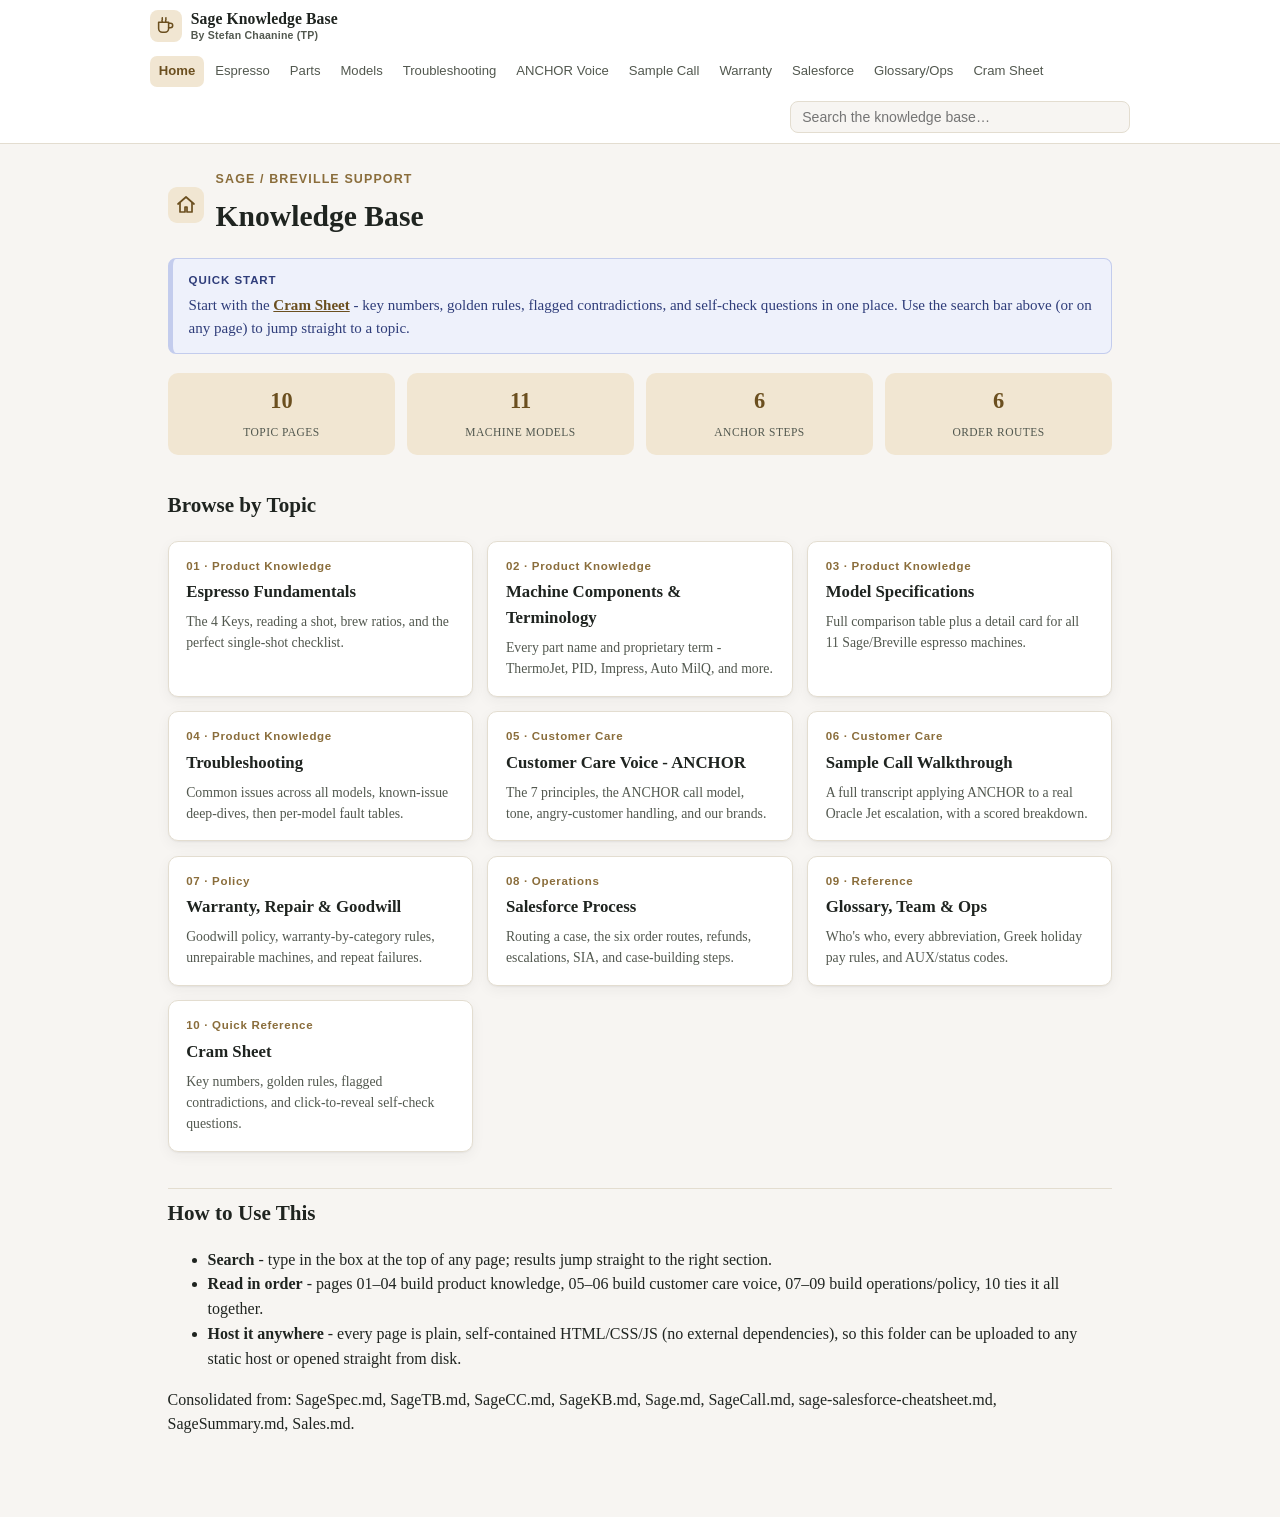
==== index.html @ 21abf9a1 "Add files via upload" ====
<!doctype html>
<html lang="en">
<head>
<meta charset="utf-8">
<meta name="viewport" content="width=device-width, initial-scale=1">
<title>Sage Knowledge Base - Product &amp; Customer Care Reference</title>
<link rel="stylesheet" href="style.css">
</head>
<body>
<header class="site-header">
  <div class="site-header-inner">
    <a class="brand" href="index.html">
      <span class="brand-icon"><svg viewBox="0 0 24 24" fill="none" stroke="currentColor" stroke-width="1.7" stroke-linecap="round" stroke-linejoin="round"><path d="M4 8h11v7a4 4 0 0 1-4 4H8a4 4 0 0 1-4-4V8Z"/><path d="M15 9h2a2.5 2.5 0 0 1 0 5h-2"/><path class="steam-line" d="M8 3c-.4.8.4 1.2 0 2S7.6 6.8 8 7.6"/><path class="steam-line" style="animation-delay:.5s" d="M12 3c-.4.8.4 1.2 0 2s-.4 1.8 0 2.6"/></svg></span>
      <span class="brand-text">
        <span class="brand-title">Sage Knowledge Base</span>
        <span class="brand-sub">By Stefan Chaanine (TP)</span>
      </span>
    </a>
    <nav class="site-nav">
      <a href="index.html">Home</a>
      <a href="01-espresso-fundamentals.html">Espresso</a>
      <a href="02-machine-components.html">Parts</a>
      <a href="03-model-specs.html">Models</a>
      <a href="04-troubleshooting.html">Troubleshooting</a>
      <a href="05-customer-care-voice.html">ANCHOR Voice</a>
      <a href="06-sample-call.html">Sample Call</a>
      <a href="07-warranty-goodwill.html">Warranty</a>
      <a href="08-salesforce-process.html">Salesforce</a>
      <a href="09-glossary-team-ops.html">Glossary/Ops</a>
      <a href="10-cram-sheet.html">Cram Sheet</a>
    </nav>
    <div class="search-wrap">
      <input id="kb-search" type="text" placeholder="Search the knowledge base…" autocomplete="off">
      <div id="kb-search-results" class="search-results"></div>
    </div>
  </div>
</header>

<main>
  <div class="h1-row">
    <span class="page-icon"><svg viewBox="0 0 24 24" fill="none" stroke="currentColor" stroke-width="1.7" stroke-linecap="round" stroke-linejoin="round"><path d="M4 11 12 4l8 7"/><path d="M6 10v9h5v-5h2v5h5v-9"/></svg></span>
    <h1><span class="kicker">Sage / Breville Support</span>Knowledge Base</h1>
  </div>
  <div class="callout policy">
    <span class="callout-label">Quick start</span>
    Start with the <a href="10-cram-sheet.html"><strong>Cram Sheet</strong></a> - key numbers, golden rules, flagged contradictions, and self-check questions in one place. Use the search bar above (or on any page) to jump straight to a topic.
  </div>

  <div class="stat-row">
    <div class="stat"><span class="num">10</span><span class="label">Topic Pages</span></div>
    <div class="stat"><span class="num">11</span><span class="label">Machine Models</span></div>
    <div class="stat"><span class="num">6</span><span class="label">ANCHOR Steps</span></div>
    <div class="stat"><span class="num">6</span><span class="label">Order Routes</span></div>
  </div>

  <h2 style="border-top:none">Browse by Topic</h2>
  <div class="card-grid">
    <a class="card" href="01-espresso-fundamentals.html">
      <div class="card-num">01 · Product Knowledge</div>
      <h3>Espresso Fundamentals</h3>
      <p>The 4 Keys, reading a shot, brew ratios, and the perfect single-shot checklist.</p>
    </a>
    <a class="card" href="02-machine-components.html">
      <div class="card-num">02 · Product Knowledge</div>
      <h3>Machine Components &amp; Terminology</h3>
      <p>Every part name and proprietary term - ThermoJet, PID, Impress, Auto MilQ, and more.</p>
    </a>
    <a class="card" href="03-model-specs.html">
      <div class="card-num">03 · Product Knowledge</div>
      <h3>Model Specifications</h3>
      <p>Full comparison table plus a detail card for all 11 Sage/Breville espresso machines.</p>
    </a>
    <a class="card" href="04-troubleshooting.html">
      <div class="card-num">04 · Product Knowledge</div>
      <h3>Troubleshooting</h3>
      <p>Common issues across all models, known-issue deep-dives, then per-model fault tables.</p>
    </a>
    <a class="card" href="05-customer-care-voice.html">
      <div class="card-num">05 · Customer Care</div>
      <h3>Customer Care Voice - ANCHOR</h3>
      <p>The 7 principles, the ANCHOR call model, tone, angry-customer handling, and our brands.</p>
    </a>
    <a class="card" href="06-sample-call.html">
      <div class="card-num">06 · Customer Care</div>
      <h3>Sample Call Walkthrough</h3>
      <p>A full transcript applying ANCHOR to a real Oracle Jet escalation, with a scored breakdown.</p>
    </a>
    <a class="card" href="07-warranty-goodwill.html">
      <div class="card-num">07 · Policy</div>
      <h3>Warranty, Repair &amp; Goodwill</h3>
      <p>Goodwill policy, warranty-by-category rules, unrepairable machines, and repeat failures.</p>
    </a>
    <a class="card" href="08-salesforce-process.html">
      <div class="card-num">08 · Operations</div>
      <h3>Salesforce Process</h3>
      <p>Routing a case, the six order routes, refunds, escalations, SIA, and case-building steps.</p>
    </a>
    <a class="card" href="09-glossary-team-ops.html">
      <div class="card-num">09 · Reference</div>
      <h3>Glossary, Team &amp; Ops</h3>
      <p>Who's who, every abbreviation, Greek holiday pay rules, and AUX/status codes.</p>
    </a>
    <a class="card" href="10-cram-sheet.html">
      <div class="card-num">10 · Quick Reference</div>
      <h3>Cram Sheet</h3>
      <p>Key numbers, golden rules, flagged contradictions, and click-to-reveal self-check questions.</p>
    </a>
  </div>

  <h2>How to Use This</h2>
  <ul>
    <li><strong>Search</strong> - type in the box at the top of any page; results jump straight to the right section.</li>
    <li><strong>Read in order</strong> - pages 01–04 build product knowledge, 05–06 build customer care voice, 07–09 build operations/policy, 10 ties it all together.</li>
    <li><strong>Host it anywhere</strong> - every page is plain, self-contained HTML/CSS/JS (no external dependencies), so this folder can be uploaded to any static host or opened straight from disk.</li>
  </ul>

  <p class="src">Consolidated from: SageSpec.md, SageTB.md, SageCC.md, SageKB.md, Sage.md, SageCall.md, sage-salesforce-cheatsheet.md, SageSummary.md, Sales.md.</p>
</main>

<script src="search-index.js"></script>
<script src="app.js"></script>
</body>
</html>
---- style.css ----
/* Sage Knowledge Base — shared styles */
:root {
  --bg: #f7f5f2;
  --bg-alt: #ffffff;
  --ink: #1f2420;
  --ink-soft: #52584f;
  --accent: #8a6d3b;
  --accent-strong: #6b4f1f;
  --accent-soft: #f1e6d2;
  --line: #e3ddd0;
  --card-shadow: 0 1px 2px rgba(31,36,32,0.06), 0 4px 14px rgba(31,36,32,0.05);
  --warn-bg: #fdecec;
  --warn-ink: #8a2b2b;
  --warn-line: #f0b8b8;
  --tip-bg: #eaf3ea;
  --tip-ink: #2c5c33;
  --tip-line: #b9dcbb;
  --policy-bg: #eef1fb;
  --policy-ink: #2f3d7a;
  --policy-line: #c3cced;
  --code-bg: #efece4;
  --radius: 10px;
  --maxw: 980px;
}

@media (prefers-color-scheme: dark) {
  :root {
    --bg: #17140f;
    --bg-alt: #201c15;
    --ink: #f1ede3;
    --ink-soft: #c7c0af;
    --accent: #d9b26a;
    --accent-strong: #f0c987;
    --accent-soft: #322a1a;
    --line: #3a3324;
    --card-shadow: 0 1px 2px rgba(0,0,0,0.3), 0 4px 14px rgba(0,0,0,0.25);
    --warn-bg: #3a1c1c;
    --warn-ink: #f0a8a8;
    --warn-line: #5c2c2c;
    --tip-bg: #1c3020;
    --tip-ink: #a8dcae;
    --tip-line: #2f4f34;
    --policy-bg: #1e213a;
    --policy-ink: #b7c1f2;
    --policy-line: #333a63;
    --code-bg: #262115;
  }
}

* { box-sizing: border-box; }

html { scroll-behavior: smooth; }

body {
  margin: 0;
  font-family: "Iowan Old Style", "Palatino Linotype", Palatino, Georgia, "Segoe UI", serif;
  background: var(--bg);
  color: var(--ink);
  line-height: 1.55;
}

body.sans {
  font-family: -apple-system, BlinkMacSystemFont, "Segoe UI", Roboto, Helvetica, Arial, sans-serif;
}

a { color: var(--accent-strong); }
a:hover { color: var(--accent); }

.site-header {
  position: sticky;
  top: 0;
  z-index: 30;
  background: var(--bg-alt);
  border-bottom: 1px solid var(--line);
  padding: 0.6rem 1rem;
}

.site-header-inner {
  max-width: var(--maxw);
  margin: 0 auto;
  display: flex;
  align-items: center;
  gap: 0.9rem;
  flex-wrap: wrap;
}

.brand {
  display: flex;
  align-items: center;
  gap: 0.55rem;
  text-decoration: none;
  color: var(--ink);
  white-space: nowrap;
}
.brand-icon {
  flex: 0 0 auto;
  width: 2rem;
  height: 2rem;
  color: var(--accent-strong);
  background: var(--accent-soft);
  border-radius: 8px;
  padding: 0.32rem;
}
.brand-icon svg { width: 100%; height: 100%; display: block; }
.brand-text { display: flex; flex-direction: column; line-height: 1.2; }
.brand-title { font-weight: 800; font-size: 0.98rem; letter-spacing: 0.005em; }
.brand-sub {
  font-family: -apple-system, BlinkMacSystemFont, "Segoe UI", Roboto, sans-serif;
  font-size: 0.66rem;
  font-weight: 600;
  color: var(--ink-soft);
  letter-spacing: 0.02em;
}

.site-nav {
  display: flex;
  flex-wrap: wrap;
  gap: 0.15rem;
  font-family: -apple-system, BlinkMacSystemFont, "Segoe UI", Roboto, sans-serif;
  font-size: 0.82rem;
}
.site-nav a {
  padding: 0.32rem 0.55rem;
  border-radius: 7px;
  text-decoration: none;
  color: var(--ink-soft);
  white-space: nowrap;
}
.site-nav a:hover { background: var(--accent-soft); color: var(--accent-strong); }
.site-nav a.current { background: var(--accent-soft); color: var(--accent-strong); font-weight: 700; }

.search-wrap {
  position: relative;
  margin-left: auto;
  min-width: 220px;
  flex: 1 1 220px;
  max-width: 340px;
}
.search-wrap input {
  width: 100%;
  padding: 0.45rem 0.7rem;
  border-radius: 8px;
  border: 1px solid var(--line);
  background: var(--bg);
  color: var(--ink);
  font-family: -apple-system, BlinkMacSystemFont, "Segoe UI", Roboto, sans-serif;
  font-size: 0.88rem;
}
.search-wrap input:focus { outline: 2px solid var(--accent); outline-offset: 1px; }

.search-results {
  position: absolute;
  top: calc(100% + 6px);
  left: 0;
  right: 0;
  background: var(--bg-alt);
  border: 1px solid var(--line);
  border-radius: 10px;
  box-shadow: var(--card-shadow);
  max-height: 60vh;
  overflow-y: auto;
  display: none;
  font-family: -apple-system, BlinkMacSystemFont, "Segoe UI", Roboto, sans-serif;
}
.search-results.open { display: block; }
.search-results a {
  display: block;
  padding: 0.55rem 0.75rem;
  text-decoration: none;
  border-bottom: 1px solid var(--line);
  color: var(--ink);
}
.search-results a:last-child { border-bottom: none; }
.search-results a:hover, .search-results a.active { background: var(--accent-soft); }
.search-results .r-title { font-weight: 700; font-size: 0.88rem; color: var(--accent-strong); }
.search-results .r-page { font-size: 0.72rem; color: var(--ink-soft); }
.search-results .r-snippet { font-size: 0.78rem; color: var(--ink-soft); margin-top: 0.1rem; }
.search-empty { padding: 0.7rem 0.9rem; font-size: 0.85rem; color: var(--ink-soft); }

main {
  max-width: var(--maxw);
  margin: 0 auto;
  padding: 1.6rem 1.1rem 4rem;
}

h1 { font-size: 1.85rem; margin: 0.2rem 0 0.3rem; }
h1 .kicker {
  display: block;
  font-family: -apple-system, BlinkMacSystemFont, "Segoe UI", Roboto, sans-serif;
  font-size: 0.78rem;
  font-weight: 700;
  letter-spacing: 0.09em;
  text-transform: uppercase;
  color: var(--accent);
  margin-bottom: 0.35rem;
}
.page-intro { color: var(--ink-soft); font-size: 1.02rem; max-width: 68ch; }

h2 {
  font-size: 1.32rem;
  margin-top: 2.3rem;
  padding-top: 0.5rem;
  border-top: 1px solid var(--line);
  scroll-margin-top: 70px;
}
h2:first-of-type { border-top: none; margin-top: 1.6rem; }
h3 { font-size: 1.08rem; margin-top: 1.5rem; scroll-margin-top: 70px; color: var(--accent-strong); }

table {
  width: 100%;
  border-collapse: collapse;
  margin: 0.9rem 0 1.3rem;
  font-size: 0.92rem;
  background: var(--bg-alt);
  border-radius: var(--radius);
  overflow: hidden;
  box-shadow: var(--card-shadow);
}
caption { text-align: left; font-size: 0.8rem; color: var(--ink-soft); margin-bottom: 0.4rem; }
th, td {
  text-align: left;
  padding: 0.5rem 0.65rem;
  border-bottom: 1px solid var(--line);
  vertical-align: top;
}
th {
  background: var(--accent-soft);
  color: var(--accent-strong);
  font-family: -apple-system, BlinkMacSystemFont, "Segoe UI", Roboto, sans-serif;
  font-size: 0.78rem;
  text-transform: uppercase;
  letter-spacing: 0.04em;
}
tr:last-child td { border-bottom: none; }
tr:hover td { background: var(--accent-soft); }
.table-wrap { overflow-x: auto; border-radius: var(--radius); }
.table-wrap table { margin: 0.9rem 0 1.3rem; box-shadow: none; }

.callout {
  border: 1px solid var(--line);
  border-left-width: 5px;
  border-radius: 8px;
  padding: 0.8rem 1rem;
  margin: 1.1rem 0;
  font-size: 0.94rem;
}
.callout .callout-label {
  display: block;
  font-family: -apple-system, BlinkMacSystemFont, "Segoe UI", Roboto, sans-serif;
  font-weight: 800;
  font-size: 0.72rem;
  letter-spacing: 0.08em;
  text-transform: uppercase;
  margin-bottom: 0.25rem;
}
.callout.warn { background: var(--warn-bg); border-color: var(--warn-line); color: var(--warn-ink); }
.callout.tip { background: var(--tip-bg); border-color: var(--tip-line); color: var(--tip-ink); }
.callout.policy { background: var(--policy-bg); border-color: var(--policy-line); color: var(--policy-ink); }

.card-grid {
  display: grid;
  grid-template-columns: repeat(auto-fit, minmax(230px, 1fr));
  gap: 0.9rem;
  margin: 1.2rem 0;
}
.card {
  background: var(--bg-alt);
  border: 1px solid var(--line);
  border-radius: var(--radius);
  padding: 1rem 1.1rem;
  box-shadow: var(--card-shadow);
  text-decoration: none;
  color: var(--ink);
  display: block;
  transition: transform .12s ease, box-shadow .12s ease;
}
.card:hover { transform: translateY(-2px); box-shadow: 0 6px 20px rgba(0,0,0,0.1); }
.card .card-num {
  font-family: -apple-system, BlinkMacSystemFont, "Segoe UI", Roboto, sans-serif;
  font-size: 0.72rem;
  font-weight: 800;
  color: var(--accent);
  letter-spacing: 0.06em;
}
.card h3 { margin: 0.25rem 0 0.35rem; font-size: 1.05rem; color: var(--ink); }
.card p { margin: 0; font-size: 0.86rem; color: var(--ink-soft); }

.stat-row {
  display: grid;
  grid-template-columns: repeat(auto-fit, minmax(120px, 1fr));
  gap: 0.7rem;
  margin: 1.2rem 0;
}
.stat {
  background: var(--accent-soft);
  border-radius: var(--radius);
  padding: 0.7rem 0.9rem;
  text-align: center;
}
.stat .num { font-size: 1.4rem; font-weight: 800; color: var(--accent-strong); display: block; }
.stat .label { font-size: 0.72rem; color: var(--ink-soft); text-transform: uppercase; letter-spacing: 0.04em; }

.chip {
  display: inline-block;
  font-family: -apple-system, BlinkMacSystemFont, "Segoe UI", Roboto, sans-serif;
  font-size: 0.72rem;
  font-weight: 700;
  padding: 0.15rem 0.55rem;
  border-radius: 999px;
  background: var(--accent-soft);
  color: var(--accent-strong);
  margin: 0.1rem 0.25rem 0.1rem 0;
}

.toc {
  background: var(--bg-alt);
  border: 1px solid var(--line);
  border-radius: var(--radius);
  padding: 0.9rem 1.1rem;
  margin: 1.3rem 0 1.8rem;
  font-family: -apple-system, BlinkMacSystemFont, "Segoe UI", Roboto, sans-serif;
  font-size: 0.86rem;
}
.toc-label { font-weight: 800; text-transform: uppercase; letter-spacing: 0.06em; font-size: 0.7rem; color: var(--accent); margin-bottom: 0.4rem; }
.toc ol { margin: 0; padding-left: 1.1rem; columns: 2; column-gap: 1.5rem; }
.toc li { margin-bottom: 0.2rem; break-inside: avoid; }

.score-high { color: var(--tip-ink); font-weight: 700; }
.score-medium { color: var(--accent-strong); font-weight: 700; }
.score-low { color: var(--warn-ink); font-weight: 700; }

code, kbd {
  background: var(--code-bg);
  padding: 0.1rem 0.35rem;
  border-radius: 4px;
  font-size: 0.88em;
}
pre {
  background: var(--code-bg);
  padding: 0.9rem 1rem;
  border-radius: var(--radius);
  overflow-x: auto;
  font-size: 0.86rem;
  line-height: 1.5;
}
pre code { background: none; padding: 0; }

.pagefoot {
  margin-top: 3rem;
  padding-top: 1.2rem;
  border-top: 1px solid var(--line);
  display: flex;
  justify-content: space-between;
  gap: 1rem;
  flex-wrap: wrap;
  font-family: -apple-system, BlinkMacSystemFont, "Segoe UI", Roboto, sans-serif;
  font-size: 0.85rem;
}
.pagefoot a { text-decoration: none; font-weight: 700; }
.pagefoot .src { color: var(--ink-soft); font-size: 0.78rem; }

details.section {
  background: var(--bg-alt);
  border: 1px solid var(--line);
  border-radius: var(--radius);
  margin: 1rem 0;
  box-shadow: var(--card-shadow);
}
details.section > summary {
  cursor: pointer;
  padding: 0.8rem 1.1rem;
  font-weight: 700;
  font-size: 1.02rem;
  list-style: none;
}
details.section > summary::-webkit-details-marker { display: none; }
details.section > summary::before {
  content: "▸";
  color: var(--accent);
  margin-right: 0.5rem;
  display: inline-block;
  transition: transform .12s ease;
}
details.section[open] > summary::before { transform: rotate(90deg); }
details.section > .body { padding: 0 1.1rem 1.1rem; }

.badge-model {
  display: inline-block;
  font-family: -apple-system, BlinkMacSystemFont, "Segoe UI", Roboto, sans-serif;
  font-weight: 800;
  font-size: 0.75rem;
  background: var(--accent-strong);
  color: var(--bg-alt);
  padding: 0.15rem 0.5rem;
  border-radius: 6px;
  margin-right: 0.4rem;
}

/* Page header icon */
.h1-row { display: flex; align-items: center; gap: 0.7rem; }
.page-icon {
  flex: 0 0 auto;
  width: 2.3rem;
  height: 2.3rem;
  color: var(--accent-strong);
  background: var(--accent-soft);
  border-radius: 9px;
  padding: 0.4rem;
}
.page-icon svg { width: 100%; height: 100%; display: block; }
.h1-row h1 { margin: 0; }

/* Vertical numbered stepper (process walkthroughs) */
ol.stepper {
  list-style: none;
  margin: 1.3rem 0 1.8rem;
  padding: 0;
  counter-reset: stepnum;
}
ol.stepper > li {
  counter-increment: stepnum;
  position: relative;
  padding: 0.1rem 0 1.7rem 2.5rem;
  margin-left: 1rem;
  border-left: 2px solid var(--line);
}
ol.stepper > li:last-child { border-left-color: transparent; padding-bottom: 0.1rem; }
ol.stepper > li::before {
  content: counter(stepnum);
  position: absolute;
  left: -1.05rem;
  top: 0;
  width: 2rem;
  height: 2rem;
  border-radius: 50%;
  background: var(--accent-strong);
  color: var(--bg-alt);
  font-family: -apple-system, BlinkMacSystemFont, "Segoe UI", Roboto, sans-serif;
  font-weight: 800;
  font-size: 0.88rem;
  display: flex;
  align-items: center;
  justify-content: center;
  box-shadow: 0 0 0 4px var(--bg);
}
ol.stepper .step-title {
  font-weight: 700;
  font-family: -apple-system, BlinkMacSystemFont, "Segoe UI", Roboto, sans-serif;
  margin-bottom: 0.3rem;
  font-size: 1rem;
}
ol.stepper .step-body { color: var(--ink-soft); font-size: 0.93rem; }
ol.stepper .step-body ul, ol.stepper .step-body ol { margin: 0.4rem 0 0; padding-left: 1.2rem; }
ol.stepper .step-body li { margin-bottom: 0.15rem; }
ol.stepper .step-fields {
  margin: 0.5rem 0 0;
  display: grid;
  grid-template-columns: repeat(auto-fill, minmax(180px, 1fr));
  gap: 0.35rem 0.8rem;
  list-style: none;
  padding: 0;
}
ol.stepper .step-fields li {
  font-size: 0.86rem;
  padding-left: 1rem;
  position: relative;
}
ol.stepper .step-fields li::before {
  content: "";
  position: absolute;
  left: 0;
  top: 0.5em;
  width: 6px;
  height: 6px;
  border-radius: 50%;
  background: var(--accent);
}

/* Issue -> Troubleshooting steps cards */
.issue-card {
  background: var(--bg-alt);
  border: 1px solid var(--line);
  border-left: 4px solid var(--accent);
  border-radius: var(--radius);
  padding: 0.85rem 1.05rem 0.95rem;
  margin: 0.9rem 0;
  box-shadow: var(--card-shadow);
}
.issue-card h4 {
  margin: 0 0 0.55rem;
  font-size: 1rem;
  color: var(--ink);
  display: flex;
  align-items: center;
  flex-wrap: wrap;
  gap: 0.5rem;
}
.issue-card .issue-tag {
  font-family: -apple-system, BlinkMacSystemFont, "Segoe UI", Roboto, sans-serif;
  font-size: 0.65rem;
  font-weight: 800;
  text-transform: uppercase;
  letter-spacing: 0.06em;
  color: var(--accent-strong);
  background: var(--accent-soft);
  padding: 0.12rem 0.5rem;
  border-radius: 5px;
  white-space: nowrap;
}
.issue-card .steps-label {
  font-family: -apple-system, BlinkMacSystemFont, "Segoe UI", Roboto, sans-serif;
  font-size: 0.68rem;
  font-weight: 700;
  text-transform: uppercase;
  letter-spacing: 0.05em;
  color: var(--ink-soft);
  margin: 0 0 0.3rem;
}
.issue-card ol.steps { margin: 0; padding-left: 1.35rem; }
.issue-card ol.steps li { margin-bottom: 0.3rem; font-size: 0.94rem; }
.issue-card ol.steps li:last-child { margin-bottom: 0; }
.issue-card ol.steps li::marker { color: var(--accent-strong); font-weight: 800; }
.issue-list { margin: 0.8rem 0 1.6rem; }
.issue-cause {
  margin: 0 0 0.6rem;
  font-size: 0.85rem;
  color: var(--ink-soft);
}
.issue-group-label {
  font-family: -apple-system, BlinkMacSystemFont, "Segoe UI", Roboto, sans-serif;
  font-size: 0.72rem;
  font-weight: 800;
  text-transform: uppercase;
  letter-spacing: 0.07em;
  color: var(--accent);
  margin: 1.6rem 0 0.4rem;
}

/* ANCHOR letter-flow diagram */
.letter-flow {
  display: flex;
  flex-wrap: wrap;
  align-items: stretch;
  gap: 0.3rem;
  margin: 1.3rem 0 1.6rem;
}
.letter-tile {
  flex: 1 1 140px;
  background: var(--bg-alt);
  border: 1px solid var(--line);
  border-radius: var(--radius);
  padding: 1rem 0.85rem;
  text-align: center;
  box-shadow: var(--card-shadow);
}
.letter-tile .big-letter {
  display: block;
  font-size: 2.1rem;
  font-weight: 800;
  color: var(--accent-strong);
  line-height: 1;
  font-family: -apple-system, BlinkMacSystemFont, "Segoe UI", Roboto, sans-serif;
}
.letter-tile .word {
  display: block;
  font-family: -apple-system, BlinkMacSystemFont, "Segoe UI", Roboto, sans-serif;
  font-weight: 700;
  font-size: 0.82rem;
  text-transform: uppercase;
  letter-spacing: 0.04em;
  margin: 0.3rem 0 0.45rem;
}
.letter-tile .desc { font-size: 0.78rem; color: var(--ink-soft); line-height: 1.4; }
.letter-arrow {
  display: flex;
  align-items: center;
  justify-content: center;
  color: var(--accent);
  font-size: 1.2rem;
  flex: 0 0 auto;
  padding: 0 0.05rem;
}
@media (max-width: 760px) {
  .letter-flow { flex-direction: column; }
  .letter-arrow { transform: rotate(90deg); padding: 0.1rem 0; }
}

/* Extraction zone bar (visual gauge) */
.zone-bar {
  display: flex;
  height: 2.3rem;
  border-radius: 8px;
  overflow: hidden;
  margin: 0.7rem 0 0.4rem;
  font-family: -apple-system, BlinkMacSystemFont, "Segoe UI", Roboto, sans-serif;
  font-size: 0.72rem;
  font-weight: 800;
  color: #fff;
  box-shadow: var(--card-shadow);
}
.zone-bar > div { display: flex; align-items: center; justify-content: center; padding: 0 0.3rem; text-align: center; }
.zone-under { background: #b9853a; flex: 1; }
.zone-balanced { background: #3f8f52; flex: 1.4; }
.zone-over { background: #a4433f; flex: 1; }
.zone-caption {
  display: flex;
  justify-content: space-between;
  font-family: -apple-system, BlinkMacSystemFont, "Segoe UI", Roboto, sans-serif;
  font-size: 0.72rem;
  color: var(--ink-soft);
  margin-bottom: 1.1rem;
}

/* Simple gauge dial (pressure/temperature visuals) */
.dial-row { display: flex; flex-wrap: wrap; gap: 1.1rem; margin: 1.1rem 0 1.5rem; }
.dial {
  flex: 1 1 140px;
  background: var(--bg-alt);
  border: 1px solid var(--line);
  border-radius: var(--radius);
  padding: 1rem;
  text-align: center;
  box-shadow: var(--card-shadow);
}
.dial svg { width: 84px; height: 84px; }
.dial .dial-value { font-weight: 800; font-size: 1.1rem; color: var(--accent-strong); display: block; margin-top: 0.3rem; }
.dial .dial-label { font-family: -apple-system, BlinkMacSystemFont, "Segoe UI", Roboto, sans-serif; font-size: 0.72rem; color: var(--ink-soft); text-transform: uppercase; letter-spacing: 0.04em; }

/* Flowchart / decision-tree diagrams */
.flowchart {
  display: flex;
  flex-direction: column;
  align-items: center;
  gap: 0;
  margin: 1.4rem 0 1.8rem;
  font-family: -apple-system, BlinkMacSystemFont, "Segoe UI", Roboto, sans-serif;
}
.fc-box {
  background: var(--bg-alt);
  border: 1.5px solid var(--accent);
  border-radius: 10px;
  padding: 0.65rem 1.05rem;
  text-align: center;
  font-size: 0.86rem;
  box-shadow: var(--card-shadow);
  max-width: 360px;
  transition: transform 0.15s ease, box-shadow 0.15s ease;
}
.fc-box:hover { transform: translateY(-2px); box-shadow: 0 6px 18px rgba(0,0,0,0.12); }
.fc-box strong { display: block; margin-bottom: 0.15rem; }
.fc-box.fc-fix { text-align: left; }
.fc-box.fc-fix > strong { text-align: center; }
.fc-fix-list { margin: 0.35rem 0 0; padding-left: 1.15rem; font-size: 0.82rem; }
.fc-fix-list li { margin-bottom: 0.2rem; }
.fc-fix-list li:last-child { margin-bottom: 0; }
.fc-box.start-end {
  border-radius: 999px;
  background: var(--accent-strong);
  color: var(--bg-alt);
  font-weight: 800;
  border-color: var(--accent-strong);
}
.fc-box.decision { background: var(--policy-bg); border-color: var(--policy-line); color: var(--policy-ink); }
.fc-box.outcome-good { background: var(--tip-bg); border-color: var(--tip-line); color: var(--tip-ink); }
.fc-box.outcome-bad { background: var(--warn-bg); border-color: var(--warn-line); color: var(--warn-ink); }
.fc-arrow-down {
  display: flex;
  justify-content: center;
  color: var(--accent);
  font-size: 1.5rem;
  line-height: 1;
  padding: 0.15rem 0;
}
.fc-branch {
  display: flex;
  gap: 1.3rem;
  justify-content: center;
  flex-wrap: wrap;
  width: 100%;
  margin-top: 0.2rem;
}
.fc-branch-col {
  display: flex;
  flex-direction: column;
  align-items: center;
  gap: 0.15rem;
  flex: 1 1 230px;
  max-width: 340px;
}
.fc-branch-label {
  font-size: 0.68rem;
  font-weight: 800;
  text-transform: uppercase;
  letter-spacing: 0.06em;
  color: var(--ink-soft);
  margin-bottom: 0.25rem;
  padding: 0.15rem 0.6rem;
  border: 1px dashed var(--line);
  border-radius: 999px;
}

/* Scroll-reveal animation system (progressive enhancement, JS adds .reveal / .in-view) */
@media (prefers-reduced-motion: no-preference) {
  .reveal {
    opacity: 0;
    transform: translateY(14px);
    animation: none;
  }
  .reveal.in-view {
    animation: kbFadeUp 0.55s cubic-bezier(.22,.8,.28,1) forwards;
    animation-delay: calc(var(--i, 0) * 55ms);
  }
  .reveal-grow {
    transform: scaleX(0);
    transform-origin: left center;
  }
  .reveal-grow.in-view {
    animation: kbGrowX 0.7s cubic-bezier(.22,.8,.28,1) forwards;
    animation-delay: calc(var(--i, 0) * 120ms);
  }
  @keyframes kbFadeUp {
    to { opacity: 1; transform: translateY(0); }
  }
  @keyframes kbGrowX {
    to { transform: scaleX(1); }
  }
  .steam-line {
    animation: kbSteam 2.6s ease-in-out infinite;
    transform-origin: bottom center;
  }
  @keyframes kbSteam {
    0% { opacity: 0; transform: translateY(2px) scaleY(0.7); }
    35% { opacity: 0.9; }
    100% { opacity: 0; transform: translateY(-4px) scaleY(1.1); }
  }
  .fc-box, .letter-tile, .dial, .card, .issue-card { transition: transform 0.15s ease, box-shadow 0.15s ease; }
}
@media (prefers-reduced-motion: reduce) {
  .reveal, .reveal-grow { opacity: 1 !important; transform: none !important; }
}

/* Labeled schematic diagram */
.schematic-wrap {
  background: var(--bg-alt);
  border: 1px solid var(--line);
  border-radius: var(--radius);
  padding: 1rem;
  margin: 1.3rem 0 1.6rem;
  box-shadow: var(--card-shadow);
  overflow-x: auto;
}
.schematic-wrap svg { width: 100%; height: auto; min-width: 520px; display: block; margin: 0 auto; }
.schem-label {
  font-family: -apple-system, BlinkMacSystemFont, "Segoe UI", Roboto, sans-serif;
  font-size: 11px;
  fill: var(--ink);
}
.schem-line { stroke: var(--ink-soft); stroke-width: 1; }
.schem-part { fill: var(--accent-soft); stroke: var(--accent); stroke-width: 1.4; }
.schem-part-alt { fill: var(--bg); stroke: var(--ink-soft); stroke-width: 1.2; }

::selection { background: var(--accent-soft); }

@media print {
  .site-header, .search-wrap { display: none; }
  a { color: inherit; text-decoration: none; }
}
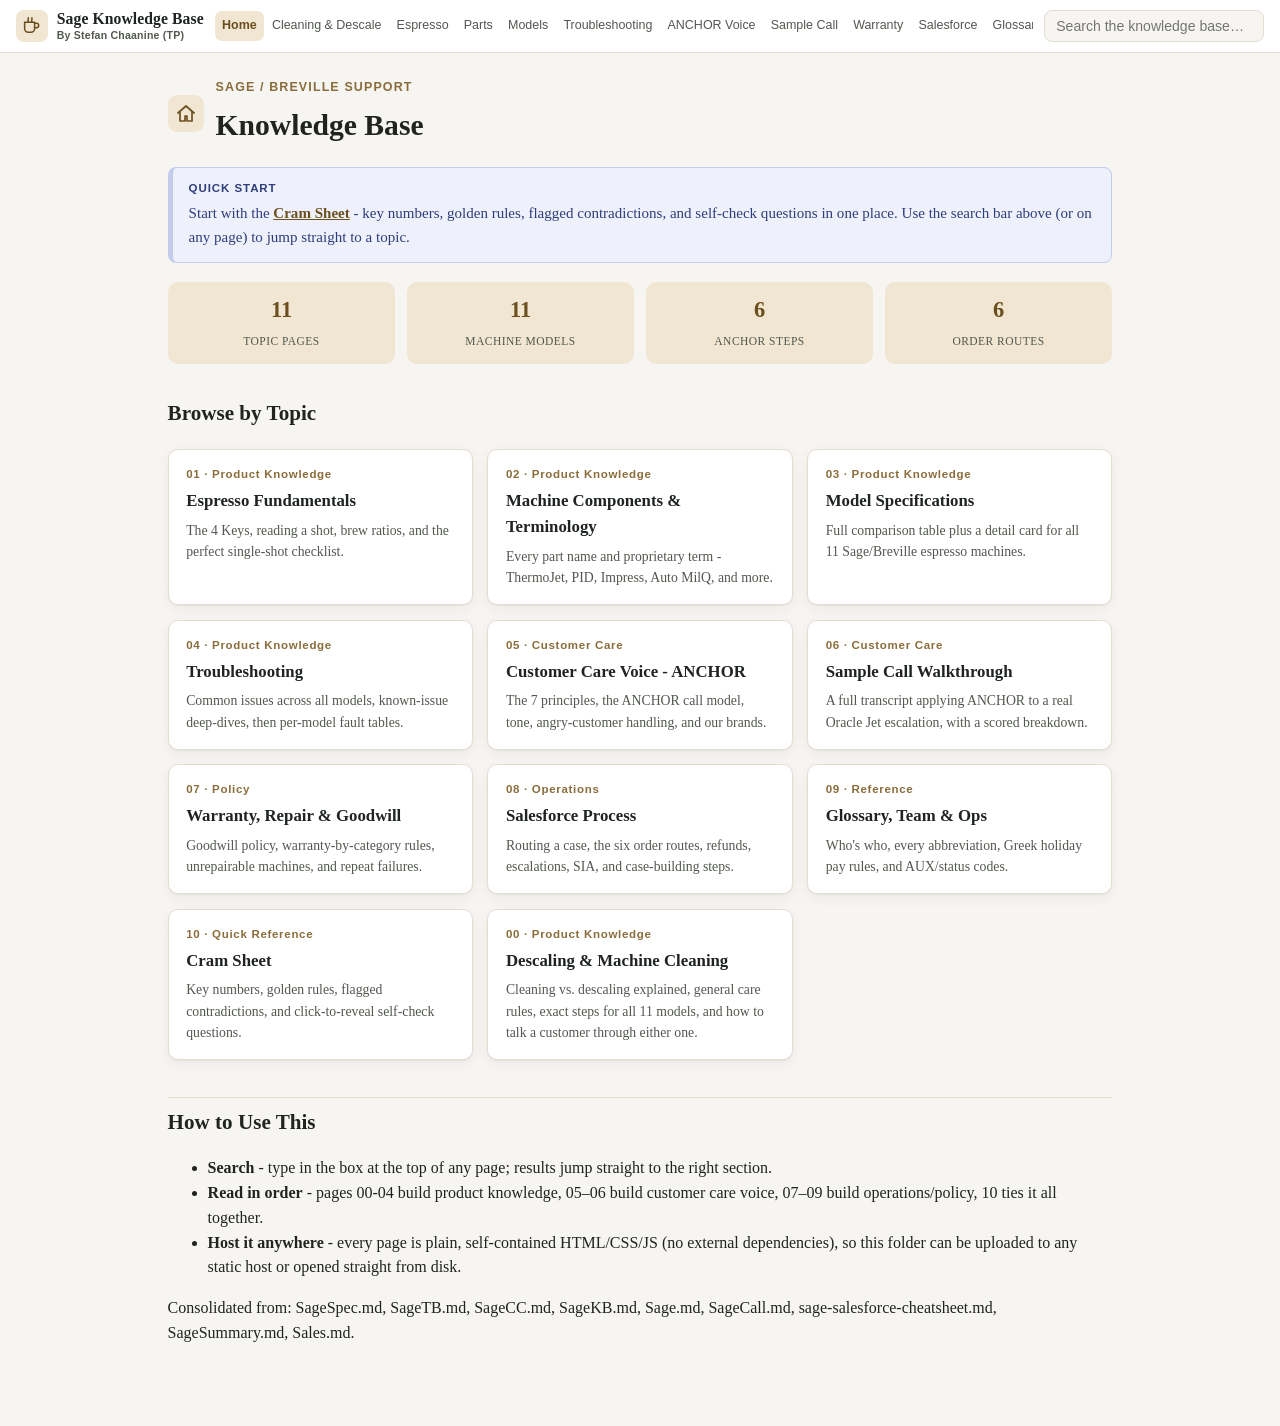
==== commit 4dd78303: "Cleaning & Descaling Added KB about Descaling & Cleaning" ====
--- a/index.html
+++ b/index.html
@@ -18,6 +18,7 @@
     </a>
     <nav class="site-nav">
       <a href="index.html">Home</a>
+      <a href="00-descaling-cleaning.html">Cleaning &amp; Descale</a>
       <a href="01-espresso-fundamentals.html">Espresso</a>
       <a href="02-machine-components.html">Parts</a>
       <a href="03-model-specs.html">Models</a>
@@ -47,7 +48,7 @@
   </div>
 
   <div class="stat-row">
-    <div class="stat"><span class="num">10</span><span class="label">Topic Pages</span></div>
+    <div class="stat"><span class="num">11</span><span class="label">Topic Pages</span></div>
     <div class="stat"><span class="num">11</span><span class="label">Machine Models</span></div>
     <div class="stat"><span class="num">6</span><span class="label">ANCHOR Steps</span></div>
     <div class="stat"><span class="num">6</span><span class="label">Order Routes</span></div>
@@ -105,12 +106,17 @@
       <h3>Cram Sheet</h3>
       <p>Key numbers, golden rules, flagged contradictions, and click-to-reveal self-check questions.</p>
     </a>
+    <a class="card" href="00-descaling-cleaning.html">
+      <div class="card-num">00 · Product Knowledge</div>
+      <h3>Descaling &amp; Machine Cleaning</h3>
+      <p>Cleaning vs. descaling explained, general care rules, exact steps for all 11 models, and how to talk a customer through either one.</p>
+    </a>
   </div>
 
   <h2>How to Use This</h2>
   <ul>
     <li><strong>Search</strong> - type in the box at the top of any page; results jump straight to the right section.</li>
-    <li><strong>Read in order</strong> - pages 01–04 build product knowledge, 05–06 build customer care voice, 07–09 build operations/policy, 10 ties it all together.</li>
+    <li><strong>Read in order</strong> - pages 00-04 build product knowledge, 05–06 build customer care voice, 07–09 build operations/policy, 10 ties it all together.</li>
     <li><strong>Host it anywhere</strong> - every page is plain, self-contained HTML/CSS/JS (no external dependencies), so this folder can be uploaded to any static host or opened straight from disk.</li>
   </ul>
 
--- a/style.css
+++ b/style.css
@@ -1,4 +1,4 @@
-/* Sage Knowledge Base — shared styles */
+/* Sage Knowledge Base - shared styles */
 :root {
   --bg: #f7f5f2;
   --bg-alt: #ffffff;
@@ -76,12 +76,12 @@
 }
 
 .site-header-inner {
-  max-width: var(--maxw);
+  max-width: 1600px;
   margin: 0 auto;
   display: flex;
   align-items: center;
-  gap: 0.9rem;
-  flex-wrap: wrap;
+  gap: 0.7rem;
+  flex-wrap: nowrap;
 }
 
 .brand {
@@ -91,6 +91,7 @@
   text-decoration: none;
   color: var(--ink);
   white-space: nowrap;
+  flex: 0 0 auto;
 }
 .brand-icon {
   flex: 0 0 auto;
@@ -114,13 +115,18 @@
 
 .site-nav {
   display: flex;
-  flex-wrap: wrap;
-  gap: 0.15rem;
-  font-family: -apple-system, BlinkMacSystemFont, "Segoe UI", Roboto, sans-serif;
-  font-size: 0.82rem;
+  flex-wrap: nowrap;
+  flex: 1 1 auto;
+  min-width: 0;
+  overflow-x: auto;
+  gap: 0.05rem;
+  font-family: -apple-system, BlinkMacSystemFont, "Segoe UI", Roboto, sans-serif;
+  font-size: 0.78rem;
+  scrollbar-width: thin;
 }
 .site-nav a {
-  padding: 0.32rem 0.55rem;
+  flex: 0 0 auto;
+  padding: 0.32rem 0.45rem;
   border-radius: 7px;
   text-decoration: none;
   color: var(--ink-soft);
@@ -739,7 +745,7 @@
   .reveal, .reveal-grow { opacity: 1 !important; transform: none !important; }
 }
 
-/* Labeled schematic diagram */
+/* Labeled schematic diagram (legacy line-art, kept for CSS compat) */
 .schematic-wrap {
   background: var(--bg-alt);
   border: 1px solid var(--line);
@@ -759,6 +765,83 @@
 .schem-part { fill: var(--accent-soft); stroke: var(--accent); stroke-width: 1.4; }
 .schem-part-alt { fill: var(--bg); stroke: var(--ink-soft); stroke-width: 1.2; }
 
+/* Labeled real-photo diagram */
+.photo-diagram-wrap {
+  background: var(--bg-alt);
+  border: 1px solid var(--line);
+  border-radius: var(--radius);
+  padding: 1.2rem;
+  margin: 1.3rem 0 1rem;
+  box-shadow: var(--card-shadow);
+}
+.photo-diagram {
+  position: relative;
+  max-width: 480px;
+  margin: 0 auto;
+  background: #f2efe9;
+  border-radius: 10px;
+  overflow: hidden;
+}
+.photo-diagram img { width: 100%; height: auto; display: block; }
+.photo-pin {
+  position: absolute;
+  width: 22px;
+  height: 22px;
+  margin: -11px 0 0 -11px;
+  border-radius: 50%;
+  background: var(--accent-strong);
+  color: #fff;
+  border: 2px solid #fff;
+  box-shadow: 0 1px 4px rgba(0,0,0,0.4);
+  display: flex;
+  align-items: center;
+  justify-content: center;
+  font-family: -apple-system, BlinkMacSystemFont, "Segoe UI", Roboto, sans-serif;
+  font-weight: 800;
+  font-size: 0.72rem;
+  cursor: default;
+  transition: transform 0.15s ease;
+}
+.photo-pin:hover { transform: scale(1.18); }
+@media (prefers-reduced-motion: no-preference) {
+  .photo-pin {
+    animation: kbPinPulse 2.4s ease-in-out infinite;
+  }
+  @keyframes kbPinPulse {
+    0%, 100% { box-shadow: 0 1px 4px rgba(0,0,0,0.4), 0 0 0 0 rgba(217,178,106,0.5); }
+    50% { box-shadow: 0 1px 4px rgba(0,0,0,0.4), 0 0 0 6px rgba(217,178,106,0); }
+  }
+}
+.photo-legend {
+  display: grid;
+  grid-template-columns: repeat(auto-fill, minmax(240px, 1fr));
+  gap: 0.6rem 1rem;
+  margin: 1.1rem 0 0.2rem;
+}
+.photo-legend-item { display: flex; gap: 0.55rem; align-items: flex-start; font-size: 0.86rem; }
+.photo-legend-num {
+  flex: 0 0 auto;
+  width: 22px;
+  height: 22px;
+  border-radius: 50%;
+  background: var(--accent-strong);
+  color: #fff;
+  display: flex;
+  align-items: center;
+  justify-content: center;
+  font-family: -apple-system, BlinkMacSystemFont, "Segoe UI", Roboto, sans-serif;
+  font-weight: 800;
+  font-size: 0.72rem;
+}
+.photo-legend-item strong { display: block; }
+.photo-legend-item span.leg-desc { color: var(--ink-soft); font-size: 0.82rem; }
+.photo-credit {
+  text-align: center;
+  font-size: 0.7rem;
+  color: var(--ink-soft);
+  margin-top: 0.7rem;
+}
+
 ::selection { background: var(--accent-soft); }
 
 @media print {
